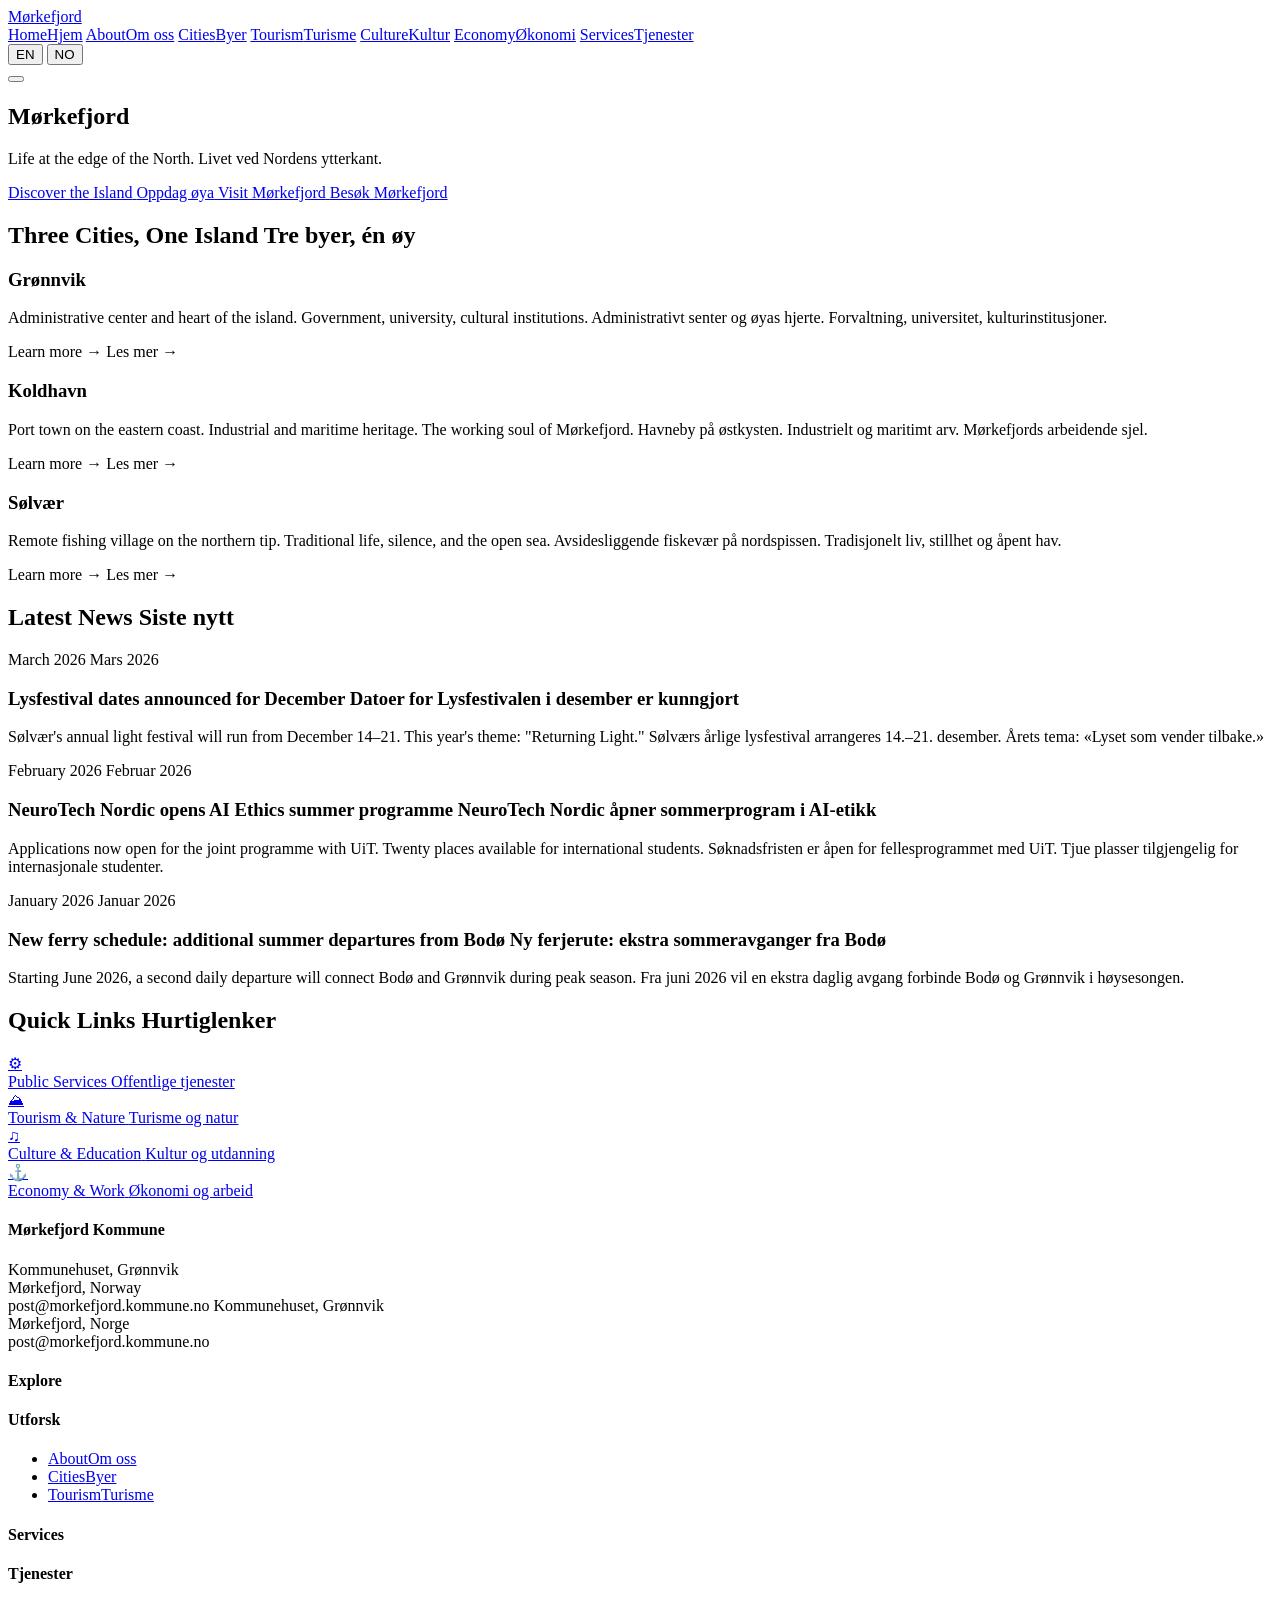
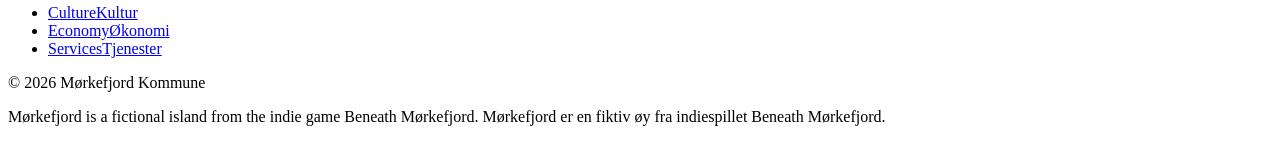
==== index.html @ 5ca55246 "Mørkefjord Kommune website" ====
<!DOCTYPE html>
<html lang="en" class="lang-en">
<head>
  <meta charset="UTF-8">
  <meta name="viewport" content="width=device-width, initial-scale=1.0">
  <title>Mørkefjord Kommune</title>
  <link rel="stylesheet" href="css/styles.css">
</head>
<body>

  <!-- NAV -->
  <nav class="nav">
    <div class="nav-inner">
      <div class="nav-logo"><a href="index.html">Mørkefjord</a></div>
      <div class="nav-links">
        <a href="index.html" class="en">Home</a><a href="index.html" class="no">Hjem</a>
        <a href="about.html" class="en">About</a><a href="about.html" class="no">Om oss</a>
        <a href="cities.html" class="en">Cities</a><a href="cities.html" class="no">Byer</a>
        <a href="tourism.html" class="en">Tourism</a><a href="tourism.html" class="no">Turisme</a>
        <a href="culture.html" class="en">Culture</a><a href="culture.html" class="no">Kultur</a>
        <a href="economy.html" class="en">Economy</a><a href="economy.html" class="no">Økonomi</a>
        <a href="services.html" class="en">Services</a><a href="services.html" class="no">Tjenester</a>
        <div class="lang-toggle">
          <button data-lang="en">EN</button>
          <button data-lang="no">NO</button>
        </div>
      </div>
      <button class="nav-hamburger" aria-label="Menu">
        <span></span><span></span><span></span>
      </button>
    </div>
  </nav>

  <!-- HERO -->
  <section class="hero">
    <div class="hero-bg"></div>
    <div class="hero-content">
      <h1>Mørkefjord</h1>
      <p class="subtitle">
        <span class="en">Life at the edge of the North.</span>
        <span class="no">Livet ved Nordens ytterkant.</span>
      </p>
      <div class="hero-cta">
        <a href="about.html" class="btn btn-primary">
          <span class="en">Discover the Island</span>
          <span class="no">Oppdag øya</span>
        </a>
        <a href="tourism.html" class="btn btn-outline">
          <span class="en">Visit Mørkefjord</span>
          <span class="no">Besøk Mørkefjord</span>
        </a>
      </div>
    </div>
  </section>

  <!-- THREE CITIES -->
  <section class="section">
    <div class="container">
      <div class="section-divider fade-in"></div>
      <h2 class="fade-in">
        <span class="en">Three Cities, One Island</span>
        <span class="no">Tre byer, én øy</span>
      </h2>
      <div class="card-grid">
        <a href="cities.html#gronnvik" class="card fade-in" style="text-decoration:none;color:inherit">
          <div class="card-img gronnvik"></div>
          <div class="card-body">
            <h3>Grønnvik</h3>
            <p>
              <span class="en">Administrative center and heart of the island. Government, university, cultural institutions.</span>
              <span class="no">Administrativt senter og øyas hjerte. Forvaltning, universitet, kulturinstitusjoner.</span>
            </p>
            <span class="card-link en">Learn more →</span>
            <span class="card-link no">Les mer →</span>
          </div>
        </a>
        <a href="cities.html#koldhavn" class="card fade-in" style="text-decoration:none;color:inherit">
          <div class="card-img koldhavn"></div>
          <div class="card-body">
            <h3>Koldhavn</h3>
            <p>
              <span class="en">Port town on the eastern coast. Industrial and maritime heritage. The working soul of Mørkefjord.</span>
              <span class="no">Havneby på østkysten. Industrielt og maritimt arv. Mørkefjords arbeidende sjel.</span>
            </p>
            <span class="card-link en">Learn more →</span>
            <span class="card-link no">Les mer →</span>
          </div>
        </a>
        <a href="cities.html#solvaer" class="card fade-in" style="text-decoration:none;color:inherit">
          <div class="card-img solvaer"></div>
          <div class="card-body">
            <h3>Sølvær</h3>
            <p>
              <span class="en">Remote fishing village on the northern tip. Traditional life, silence, and the open sea.</span>
              <span class="no">Avsidesliggende fiskevær på nordspissen. Tradisjonelt liv, stillhet og åpent hav.</span>
            </p>
            <span class="card-link en">Learn more →</span>
            <span class="card-link no">Les mer →</span>
          </div>
        </a>
      </div>
    </div>
  </section>

  <!-- NEWS -->
  <section class="section section-alt">
    <div class="container">
      <div class="section-divider fade-in"></div>
      <h2 class="fade-in">
        <span class="en">Latest News</span>
        <span class="no">Siste nytt</span>
      </h2>
      <div class="news-grid">
        <div class="card news-card fade-in">
          <div class="card-body">
            <p class="news-date">
              <span class="en">March 2026</span>
              <span class="no">Mars 2026</span>
            </p>
            <h3>
              <span class="en">Lysfestival dates announced for December</span>
              <span class="no">Datoer for Lysfestivalen i desember er kunngjort</span>
            </h3>
            <p>
              <span class="en">Sølvær's annual light festival will run from December 14–21. This year's theme: "Returning Light."</span>
              <span class="no">Sølværs årlige lysfestival arrangeres 14.–21. desember. Årets tema: «Lyset som vender tilbake.»</span>
            </p>
          </div>
        </div>
        <div class="card news-card fade-in">
          <div class="card-body">
            <p class="news-date">
              <span class="en">February 2026</span>
              <span class="no">Februar 2026</span>
            </p>
            <h3>
              <span class="en">NeuroTech Nordic opens AI Ethics summer programme</span>
              <span class="no">NeuroTech Nordic åpner sommerprogram i AI-etikk</span>
            </h3>
            <p>
              <span class="en">Applications now open for the joint programme with UiT. Twenty places available for international students.</span>
              <span class="no">Søknadsfristen er åpen for fellesprogrammet med UiT. Tjue plasser tilgjengelig for internasjonale studenter.</span>
            </p>
          </div>
        </div>
        <div class="card news-card fade-in">
          <div class="card-body">
            <p class="news-date">
              <span class="en">January 2026</span>
              <span class="no">Januar 2026</span>
            </p>
            <h3>
              <span class="en">New ferry schedule: additional summer departures from Bodø</span>
              <span class="no">Ny ferjerute: ekstra sommeravganger fra Bodø</span>
            </h3>
            <p>
              <span class="en">Starting June 2026, a second daily departure will connect Bodø and Grønnvik during peak season.</span>
              <span class="no">Fra juni 2026 vil en ekstra daglig avgang forbinde Bodø og Grønnvik i høysesongen.</span>
            </p>
          </div>
        </div>
      </div>
    </div>
  </section>

  <!-- QUICK LINKS -->
  <section class="section">
    <div class="container">
      <div class="section-divider fade-in"></div>
      <h2 class="fade-in">
        <span class="en">Quick Links</span>
        <span class="no">Hurtiglenker</span>
      </h2>
      <div class="quick-links fade-in">
        <a href="services.html" class="quick-link">
          <div class="quick-link-icon">⚙</div>
          <span class="en">Public Services</span>
          <span class="no">Offentlige tjenester</span>
        </a>
        <a href="tourism.html" class="quick-link">
          <div class="quick-link-icon">⛰</div>
          <span class="en">Tourism &amp; Nature</span>
          <span class="no">Turisme og natur</span>
        </a>
        <a href="culture.html" class="quick-link">
          <div class="quick-link-icon">♫</div>
          <span class="en">Culture &amp; Education</span>
          <span class="no">Kultur og utdanning</span>
        </a>
        <a href="economy.html" class="quick-link">
          <div class="quick-link-icon">⚓</div>
          <span class="en">Economy &amp; Work</span>
          <span class="no">Økonomi og arbeid</span>
        </a>
      </div>
    </div>
  </section>

  <!-- FOOTER -->
  <footer class="footer">
    <div class="container">
      <div class="footer-inner">
        <div>
          <h4>Mørkefjord Kommune</h4>
          <p>
            <span class="en">Kommunehuset, Grønnvik<br>Mørkefjord, Norway<br>post@morkefjord.kommune.no</span>
            <span class="no">Kommunehuset, Grønnvik<br>Mørkefjord, Norge<br>post@morkefjord.kommune.no</span>
          </p>
        </div>
        <div>
          <h4 class="en">Explore</h4>
          <h4 class="no">Utforsk</h4>
          <ul class="footer-links">
            <li><a href="about.html"><span class="en">About</span><span class="no">Om oss</span></a></li>
            <li><a href="cities.html"><span class="en">Cities</span><span class="no">Byer</span></a></li>
            <li><a href="tourism.html"><span class="en">Tourism</span><span class="no">Turisme</span></a></li>
          </ul>
        </div>
        <div>
          <h4 class="en">Services</h4>
          <h4 class="no">Tjenester</h4>
          <ul class="footer-links">
            <li><a href="culture.html"><span class="en">Culture</span><span class="no">Kultur</span></a></li>
            <li><a href="economy.html"><span class="en">Economy</span><span class="no">Økonomi</span></a></li>
            <li><a href="services.html"><span class="en">Services</span><span class="no">Tjenester</span></a></li>
          </ul>
        </div>
      </div>
      <div class="footer-bottom">
        <p>© 2026 Mørkefjord Kommune</p>
        <p class="footer-disclaimer">
          <span class="en">Mørkefjord is a fictional island from the indie game Beneath Mørkefjord.</span>
          <span class="no">Mørkefjord er en fiktiv øy fra indiespillet Beneath Mørkefjord.</span>
        </p>
      </div>
    </div>
  </footer>

  <script src="js/main.js"></script>
</body>
</html>
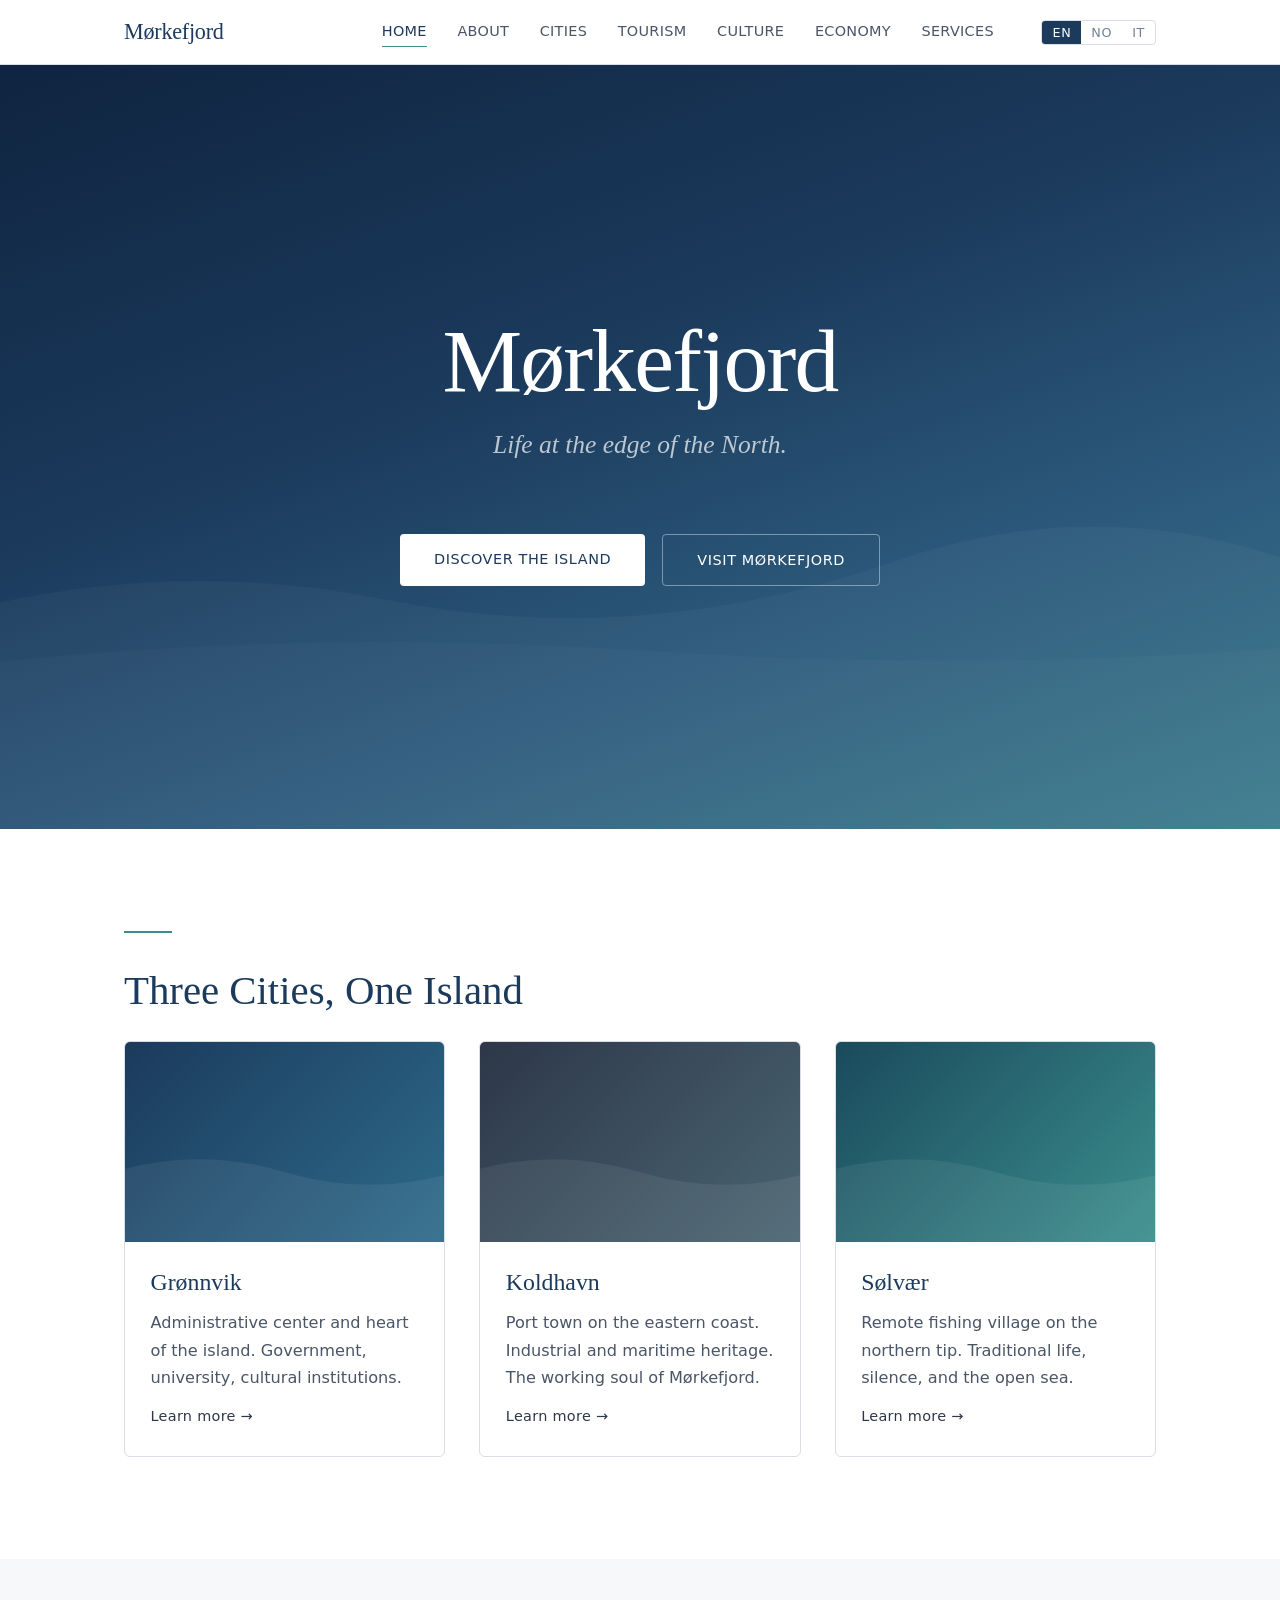
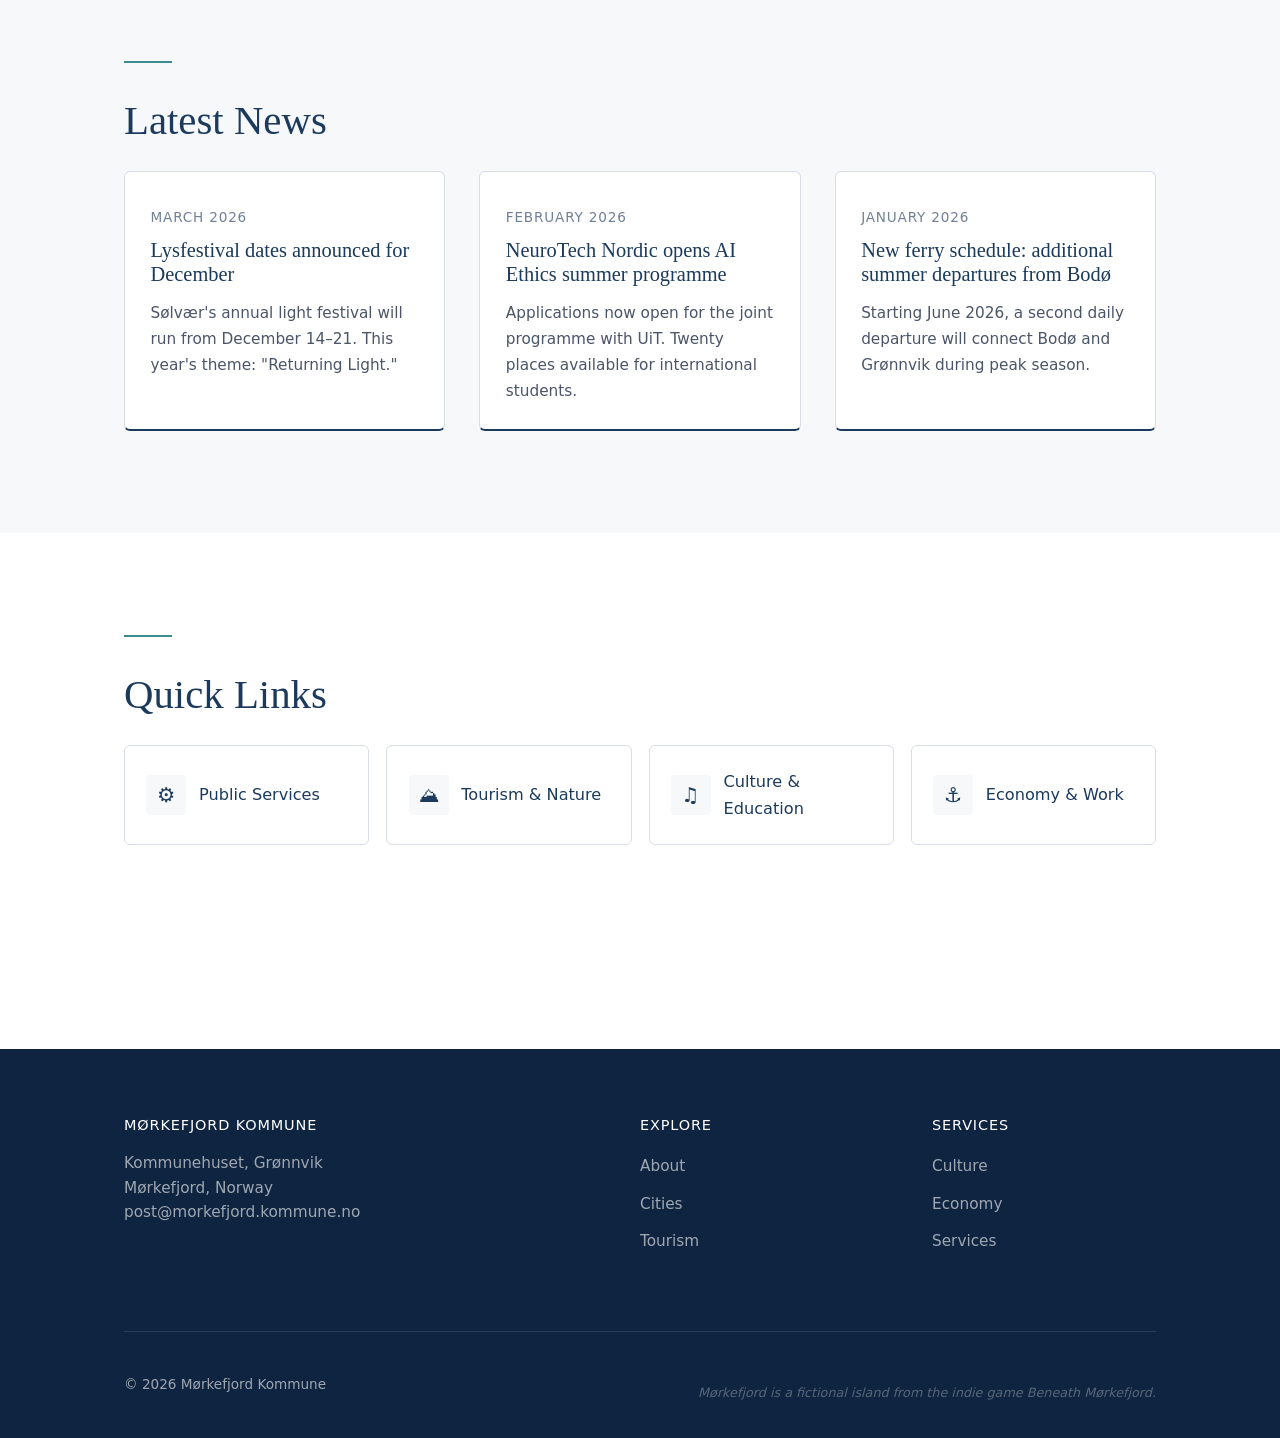
==== commit 2f85dd38: "add Italian language" ====
--- a/index.html
+++ b/index.html
@@ -7,235 +7,95 @@
   <link rel="stylesheet" href="css/styles.css">
 </head>
 <body>
+  <nav class="nav"><div class="nav-inner">
+    <div class="nav-logo"><a href="index.html">Mørkefjord</a></div>
+    <div class="nav-links">
+      <a href="index.html" class="en">Home</a><a href="index.html" class="no">Hjem</a><a href="index.html" class="it">Home</a>
+      <a href="about.html" class="en">About</a><a href="about.html" class="no">Om oss</a><a href="about.html" class="it">Chi siamo</a>
+      <a href="cities.html" class="en">Cities</a><a href="cities.html" class="no">Byer</a><a href="cities.html" class="it">Città</a>
+      <a href="tourism.html" class="en">Tourism</a><a href="tourism.html" class="no">Turisme</a><a href="tourism.html" class="it">Turismo</a>
+      <a href="culture.html" class="en">Culture</a><a href="culture.html" class="no">Kultur</a><a href="culture.html" class="it">Cultura</a>
+      <a href="economy.html" class="en">Economy</a><a href="economy.html" class="no">Økonomi</a><a href="economy.html" class="it">Economia</a>
+      <a href="services.html" class="en">Services</a><a href="services.html" class="no">Tjenester</a><a href="services.html" class="it">Servizi</a>
+      <div class="lang-toggle"><button data-lang="en">EN</button><button data-lang="no">NO</button><button data-lang="it">IT</button></div>
+    </div>
+    <button class="nav-hamburger" aria-label="Menu"><span></span><span></span><span></span></button>
+  </div></nav>
 
-  <!-- NAV -->
-  <nav class="nav">
-    <div class="nav-inner">
-      <div class="nav-logo"><a href="index.html">Mørkefjord</a></div>
-      <div class="nav-links">
-        <a href="index.html" class="en">Home</a><a href="index.html" class="no">Hjem</a>
-        <a href="about.html" class="en">About</a><a href="about.html" class="no">Om oss</a>
-        <a href="cities.html" class="en">Cities</a><a href="cities.html" class="no">Byer</a>
-        <a href="tourism.html" class="en">Tourism</a><a href="tourism.html" class="no">Turisme</a>
-        <a href="culture.html" class="en">Culture</a><a href="culture.html" class="no">Kultur</a>
-        <a href="economy.html" class="en">Economy</a><a href="economy.html" class="no">Økonomi</a>
-        <a href="services.html" class="en">Services</a><a href="services.html" class="no">Tjenester</a>
-        <div class="lang-toggle">
-          <button data-lang="en">EN</button>
-          <button data-lang="no">NO</button>
-        </div>
-      </div>
-      <button class="nav-hamburger" aria-label="Menu">
-        <span></span><span></span><span></span>
-      </button>
+  <section class="hero"><div class="hero-bg"></div><div class="hero-content">
+    <h1>Mørkefjord</h1>
+    <p class="subtitle">
+      <span class="en">Life at the edge of the North.</span><span class="no">Livet ved Nordens ytterkant.</span><span class="it">La vita ai confini del Nord.</span>
+    </p>
+    <div class="hero-cta">
+      <a href="about.html" class="btn btn-primary"><span class="en">Discover the Island</span><span class="no">Oppdag øya</span><span class="it">Scopri l'isola</span></a>
+      <a href="tourism.html" class="btn btn-outline"><span class="en">Visit Mørkefjord</span><span class="no">Besøk Mørkefjord</span><span class="it">Visita Mørkefjord</span></a>
     </div>
-  </nav>
+  </div></section>
 
-  <!-- HERO -->
-  <section class="hero">
-    <div class="hero-bg"></div>
-    <div class="hero-content">
-      <h1>Mørkefjord</h1>
-      <p class="subtitle">
-        <span class="en">Life at the edge of the North.</span>
-        <span class="no">Livet ved Nordens ytterkant.</span>
-      </p>
-      <div class="hero-cta">
-        <a href="about.html" class="btn btn-primary">
-          <span class="en">Discover the Island</span>
-          <span class="no">Oppdag øya</span>
-        </a>
-        <a href="tourism.html" class="btn btn-outline">
-          <span class="en">Visit Mørkefjord</span>
-          <span class="no">Besøk Mørkefjord</span>
-        </a>
-      </div>
+  <section class="section"><div class="container">
+    <div class="section-divider fade-in"></div>
+    <h2 class="fade-in"><span class="en">Three Cities, One Island</span><span class="no">Tre byer, én øy</span><span class="it">Tre città, un'isola</span></h2>
+    <div class="card-grid">
+      <a href="cities.html#gronnvik" class="card fade-in" style="text-decoration:none;color:inherit"><div class="card-img gronnvik"></div><div class="card-body">
+        <h3>Grønnvik</h3>
+        <p><span class="en">Administrative center and heart of the island. Government, university, cultural institutions.</span><span class="no">Administrativt senter og øyas hjerte. Forvaltning, universitet, kulturinstitusjoner.</span><span class="it">Centro amministrativo e cuore dell'isola. Governo, università, istituzioni culturali.</span></p>
+        <span class="card-link en">Learn more →</span><span class="card-link no">Les mer →</span><span class="card-link it">Scopri di più →</span>
+      </div></a>
+      <a href="cities.html#koldhavn" class="card fade-in" style="text-decoration:none;color:inherit"><div class="card-img koldhavn"></div><div class="card-body">
+        <h3>Koldhavn</h3>
+        <p><span class="en">Port town on the eastern coast. Industrial and maritime heritage. The working soul of Mørkefjord.</span><span class="no">Havneby på østkysten. Industrielt og maritimt arv. Mørkefjords arbeidende sjel.</span><span class="it">Città portuale sulla costa orientale. Patrimonio industriale e marittimo. L'anima operaia di Mørkefjord.</span></p>
+        <span class="card-link en">Learn more →</span><span class="card-link no">Les mer →</span><span class="card-link it">Scopri di più →</span>
+      </div></a>
+      <a href="cities.html#solvaer" class="card fade-in" style="text-decoration:none;color:inherit"><div class="card-img solvaer"></div><div class="card-body">
+        <h3>Sølvær</h3>
+        <p><span class="en">Remote fishing village on the northern tip. Traditional life, silence, and the open sea.</span><span class="no">Avsidesliggende fiskevær på nordspissen. Tradisjonelt liv, stillhet og åpent hav.</span><span class="it">Villaggio di pescatori remoto all'estremità settentrionale. Vita tradizionale, silenzio e mare aperto.</span></p>
+        <span class="card-link en">Learn more →</span><span class="card-link no">Les mer →</span><span class="card-link it">Scopri di più →</span>
+      </div></a>
     </div>
-  </section>
+  </div></section>
 
-  <!-- THREE CITIES -->
-  <section class="section">
-    <div class="container">
-      <div class="section-divider fade-in"></div>
-      <h2 class="fade-in">
-        <span class="en">Three Cities, One Island</span>
-        <span class="no">Tre byer, én øy</span>
-      </h2>
-      <div class="card-grid">
-        <a href="cities.html#gronnvik" class="card fade-in" style="text-decoration:none;color:inherit">
-          <div class="card-img gronnvik"></div>
-          <div class="card-body">
-            <h3>Grønnvik</h3>
-            <p>
-              <span class="en">Administrative center and heart of the island. Government, university, cultural institutions.</span>
-              <span class="no">Administrativt senter og øyas hjerte. Forvaltning, universitet, kulturinstitusjoner.</span>
-            </p>
-            <span class="card-link en">Learn more →</span>
-            <span class="card-link no">Les mer →</span>
-          </div>
-        </a>
-        <a href="cities.html#koldhavn" class="card fade-in" style="text-decoration:none;color:inherit">
-          <div class="card-img koldhavn"></div>
-          <div class="card-body">
-            <h3>Koldhavn</h3>
-            <p>
-              <span class="en">Port town on the eastern coast. Industrial and maritime heritage. The working soul of Mørkefjord.</span>
-              <span class="no">Havneby på østkysten. Industrielt og maritimt arv. Mørkefjords arbeidende sjel.</span>
-            </p>
-            <span class="card-link en">Learn more →</span>
-            <span class="card-link no">Les mer →</span>
-          </div>
-        </a>
-        <a href="cities.html#solvaer" class="card fade-in" style="text-decoration:none;color:inherit">
-          <div class="card-img solvaer"></div>
-          <div class="card-body">
-            <h3>Sølvær</h3>
-            <p>
-              <span class="en">Remote fishing village on the northern tip. Traditional life, silence, and the open sea.</span>
-              <span class="no">Avsidesliggende fiskevær på nordspissen. Tradisjonelt liv, stillhet og åpent hav.</span>
-            </p>
-            <span class="card-link en">Learn more →</span>
-            <span class="card-link no">Les mer →</span>
-          </div>
-        </a>
-      </div>
+  <section class="section section-alt"><div class="container">
+    <div class="section-divider fade-in"></div>
+    <h2 class="fade-in"><span class="en">Latest News</span><span class="no">Siste nytt</span><span class="it">Ultime notizie</span></h2>
+    <div class="news-grid">
+      <div class="card news-card fade-in"><div class="card-body">
+        <p class="news-date"><span class="en">March 2026</span><span class="no">Mars 2026</span><span class="it">Marzo 2026</span></p>
+        <h3><span class="en">Lysfestival dates announced for December</span><span class="no">Datoer for Lysfestivalen i desember er kunngjort</span><span class="it">Annunciate le date del Lysfestival a dicembre</span></h3>
+        <p><span class="en">Sølvær's annual light festival will run from December 14–21. This year's theme: "Returning Light."</span><span class="no">Sølværs årlige lysfestival arrangeres 14.–21. desember. Årets tema: «Lyset som vender tilbake.»</span><span class="it">Il festival annuale della luce di Sølvær si terrà dal 14 al 21 dicembre. Tema di quest'anno: "La luce che ritorna."</span></p>
+      </div></div>
+      <div class="card news-card fade-in"><div class="card-body">
+        <p class="news-date"><span class="en">February 2026</span><span class="no">Februar 2026</span><span class="it">Febbraio 2026</span></p>
+        <h3><span class="en">NeuroTech Nordic opens AI Ethics summer programme</span><span class="no">NeuroTech Nordic åpner sommerprogram i AI-etikk</span><span class="it">NeuroTech Nordic apre il programma estivo di etica dell'IA</span></h3>
+        <p><span class="en">Applications now open for the joint programme with UiT. Twenty places available for international students.</span><span class="no">Søknadsfristen er åpen for fellesprogrammet med UiT. Tjue plasser tilgjengelig for internasjonale studenter.</span><span class="it">Aperte le iscrizioni al programma congiunto con UiT. Venti posti disponibili per studenti internazionali.</span></p>
+      </div></div>
+      <div class="card news-card fade-in"><div class="card-body">
+        <p class="news-date"><span class="en">January 2026</span><span class="no">Januar 2026</span><span class="it">Gennaio 2026</span></p>
+        <h3><span class="en">New ferry schedule: additional summer departures from Bodø</span><span class="no">Ny ferjerute: ekstra sommeravganger fra Bodø</span><span class="it">Nuovi orari traghetto: partenze estive aggiuntive da Bodø</span></h3>
+        <p><span class="en">Starting June 2026, a second daily departure will connect Bodø and Grønnvik during peak season.</span><span class="no">Fra juni 2026 vil en ekstra daglig avgang forbinde Bodø og Grønnvik i høysesongen.</span><span class="it">Da giugno 2026, una seconda partenza giornaliera collegherà Bodø e Grønnvik durante l'alta stagione.</span></p>
+      </div></div>
     </div>
-  </section>
+  </div></section>
 
-  <!-- NEWS -->
-  <section class="section section-alt">
-    <div class="container">
-      <div class="section-divider fade-in"></div>
-      <h2 class="fade-in">
-        <span class="en">Latest News</span>
-        <span class="no">Siste nytt</span>
-      </h2>
-      <div class="news-grid">
-        <div class="card news-card fade-in">
-          <div class="card-body">
-            <p class="news-date">
-              <span class="en">March 2026</span>
-              <span class="no">Mars 2026</span>
-            </p>
-            <h3>
-              <span class="en">Lysfestival dates announced for December</span>
-              <span class="no">Datoer for Lysfestivalen i desember er kunngjort</span>
-            </h3>
-            <p>
-              <span class="en">Sølvær's annual light festival will run from December 14–21. This year's theme: "Returning Light."</span>
-              <span class="no">Sølværs årlige lysfestival arrangeres 14.–21. desember. Årets tema: «Lyset som vender tilbake.»</span>
-            </p>
-          </div>
-        </div>
-        <div class="card news-card fade-in">
-          <div class="card-body">
-            <p class="news-date">
-              <span class="en">February 2026</span>
-              <span class="no">Februar 2026</span>
-            </p>
-            <h3>
-              <span class="en">NeuroTech Nordic opens AI Ethics summer programme</span>
-              <span class="no">NeuroTech Nordic åpner sommerprogram i AI-etikk</span>
-            </h3>
-            <p>
-              <span class="en">Applications now open for the joint programme with UiT. Twenty places available for international students.</span>
-              <span class="no">Søknadsfristen er åpen for fellesprogrammet med UiT. Tjue plasser tilgjengelig for internasjonale studenter.</span>
-            </p>
-          </div>
-        </div>
-        <div class="card news-card fade-in">
-          <div class="card-body">
-            <p class="news-date">
-              <span class="en">January 2026</span>
-              <span class="no">Januar 2026</span>
-            </p>
-            <h3>
-              <span class="en">New ferry schedule: additional summer departures from Bodø</span>
-              <span class="no">Ny ferjerute: ekstra sommeravganger fra Bodø</span>
-            </h3>
-            <p>
-              <span class="en">Starting June 2026, a second daily departure will connect Bodø and Grønnvik during peak season.</span>
-              <span class="no">Fra juni 2026 vil en ekstra daglig avgang forbinde Bodø og Grønnvik i høysesongen.</span>
-            </p>
-          </div>
-        </div>
-      </div>
+  <section class="section"><div class="container">
+    <div class="section-divider fade-in"></div>
+    <h2 class="fade-in"><span class="en">Quick Links</span><span class="no">Hurtiglenker</span><span class="it">Link rapidi</span></h2>
+    <div class="quick-links fade-in">
+      <a href="services.html" class="quick-link"><div class="quick-link-icon">⚙</div><span class="en">Public Services</span><span class="no">Offentlige tjenester</span><span class="it">Servizi pubblici</span></a>
+      <a href="tourism.html" class="quick-link"><div class="quick-link-icon">⛰</div><span class="en">Tourism &amp; Nature</span><span class="no">Turisme og natur</span><span class="it">Turismo e natura</span></a>
+      <a href="culture.html" class="quick-link"><div class="quick-link-icon">♫</div><span class="en">Culture &amp; Education</span><span class="no">Kultur og utdanning</span><span class="it">Cultura e formazione</span></a>
+      <a href="economy.html" class="quick-link"><div class="quick-link-icon">⚓</div><span class="en">Economy &amp; Work</span><span class="no">Økonomi og arbeid</span><span class="it">Economia e lavoro</span></a>
     </div>
-  </section>
+  </div></section>
 
-  <!-- QUICK LINKS -->
-  <section class="section">
-    <div class="container">
-      <div class="section-divider fade-in"></div>
-      <h2 class="fade-in">
-        <span class="en">Quick Links</span>
-        <span class="no">Hurtiglenker</span>
-      </h2>
-      <div class="quick-links fade-in">
-        <a href="services.html" class="quick-link">
-          <div class="quick-link-icon">⚙</div>
-          <span class="en">Public Services</span>
-          <span class="no">Offentlige tjenester</span>
-        </a>
-        <a href="tourism.html" class="quick-link">
-          <div class="quick-link-icon">⛰</div>
-          <span class="en">Tourism &amp; Nature</span>
-          <span class="no">Turisme og natur</span>
-        </a>
-        <a href="culture.html" class="quick-link">
-          <div class="quick-link-icon">♫</div>
-          <span class="en">Culture &amp; Education</span>
-          <span class="no">Kultur og utdanning</span>
-        </a>
-        <a href="economy.html" class="quick-link">
-          <div class="quick-link-icon">⚓</div>
-          <span class="en">Economy &amp; Work</span>
-          <span class="no">Økonomi og arbeid</span>
-        </a>
-      </div>
+  <footer class="footer"><div class="container">
+    <div class="footer-inner">
+      <div><h4>Mørkefjord Kommune</h4><p><span class="en">Kommunehuset, Grønnvik<br>Mørkefjord, Norway</span><span class="no">Kommunehuset, Grønnvik<br>Mørkefjord, Norge</span><span class="it">Kommunehuset, Grønnvik<br>Mørkefjord, Norvegia</span><br>post@morkefjord.kommune.no</p></div>
+      <div><h4 class="en">Explore</h4><h4 class="no">Utforsk</h4><h4 class="it">Esplora</h4><ul class="footer-links"><li><a href="about.html"><span class="en">About</span><span class="no">Om oss</span><span class="it">Chi siamo</span></a></li><li><a href="cities.html"><span class="en">Cities</span><span class="no">Byer</span><span class="it">Città</span></a></li><li><a href="tourism.html"><span class="en">Tourism</span><span class="no">Turisme</span><span class="it">Turismo</span></a></li></ul></div>
+      <div><h4 class="en">Services</h4><h4 class="no">Tjenester</h4><h4 class="it">Servizi</h4><ul class="footer-links"><li><a href="culture.html"><span class="en">Culture</span><span class="no">Kultur</span><span class="it">Cultura</span></a></li><li><a href="economy.html"><span class="en">Economy</span><span class="no">Økonomi</span><span class="it">Economia</span></a></li><li><a href="services.html"><span class="en">Services</span><span class="no">Tjenester</span><span class="it">Servizi</span></a></li></ul></div>
     </div>
-  </section>
-
-  <!-- FOOTER -->
-  <footer class="footer">
-    <div class="container">
-      <div class="footer-inner">
-        <div>
-          <h4>Mørkefjord Kommune</h4>
-          <p>
-            <span class="en">Kommunehuset, Grønnvik<br>Mørkefjord, Norway<br>post@morkefjord.kommune.no</span>
-            <span class="no">Kommunehuset, Grønnvik<br>Mørkefjord, Norge<br>post@morkefjord.kommune.no</span>
-          </p>
-        </div>
-        <div>
-          <h4 class="en">Explore</h4>
-          <h4 class="no">Utforsk</h4>
-          <ul class="footer-links">
-            <li><a href="about.html"><span class="en">About</span><span class="no">Om oss</span></a></li>
-            <li><a href="cities.html"><span class="en">Cities</span><span class="no">Byer</span></a></li>
-            <li><a href="tourism.html"><span class="en">Tourism</span><span class="no">Turisme</span></a></li>
-          </ul>
-        </div>
-        <div>
-          <h4 class="en">Services</h4>
-          <h4 class="no">Tjenester</h4>
-          <ul class="footer-links">
-            <li><a href="culture.html"><span class="en">Culture</span><span class="no">Kultur</span></a></li>
-            <li><a href="economy.html"><span class="en">Economy</span><span class="no">Økonomi</span></a></li>
-            <li><a href="services.html"><span class="en">Services</span><span class="no">Tjenester</span></a></li>
-          </ul>
-        </div>
-      </div>
-      <div class="footer-bottom">
-        <p>© 2026 Mørkefjord Kommune</p>
-        <p class="footer-disclaimer">
-          <span class="en">Mørkefjord is a fictional island from the indie game Beneath Mørkefjord.</span>
-          <span class="no">Mørkefjord er en fiktiv øy fra indiespillet Beneath Mørkefjord.</span>
-        </p>
-      </div>
-    </div>
-  </footer>
-
+    <div class="footer-bottom"><p>© 2026 Mørkefjord Kommune</p><p class="footer-disclaimer"><span class="en">Mørkefjord is a fictional island from the indie game Beneath Mørkefjord.</span><span class="no">Mørkefjord er en fiktiv øy fra indiespillet Beneath Mørkefjord.</span><span class="it">Mørkefjord è un'isola immaginaria dal videogioco indie Beneath Mørkefjord.</span></p></div>
+  </div></footer>
   <script src="js/main.js"></script>
 </body>
 </html>
--- a/css/styles.css
+++ b/css/styles.css
@@ -0,0 +1,478 @@
+/* ===== MØRKEFJORD KOMMUNE — STYLESHEET ===== */
+
+@import url('https://fonts.googleapis.com/css2?family=Instrument+Serif:ital@0;1&family=Outfit:wght@300;400;500;600&display=swap');
+
+/* --- RESET & VARIABLES --- */
+*, *::before, *::after { margin: 0; padding: 0; box-sizing: border-box; }
+
+:root {
+  --fjord: #1B3A5C;
+  --fjord-deep: #0F2440;
+  --slate: #4A5568;
+  --slate-light: #718096;
+  --teal: #3B8E8D;
+  --teal-hover: #2D7170;
+  --ice: #F7F8FA;
+  --white: #FFFFFF;
+  --snow: #EDF0F4;
+  --border: #D8DDE6;
+  --text: #2D3748;
+  --text-light: #6B7A8D;
+
+  --font-display: 'Instrument Serif', Georgia, serif;
+  --font-body: 'Outfit', system-ui, sans-serif;
+
+  --max-w: 1100px;
+  --space-xs: 0.5rem;
+  --space-sm: 1rem;
+  --space-md: 2rem;
+  --space-lg: 4rem;
+  --space-xl: 6rem;
+  --space-2xl: 8rem;
+}
+
+/* --- LANGUAGE TOGGLE --- */
+html.lang-en .no, html.lang-en .it { display: none !important; }
+html.lang-no .en, html.lang-no .it { display: none !important; }
+html.lang-it .en, html.lang-it .no { display: none !important; }
+
+/* --- BASE --- */
+html { scroll-behavior: smooth; font-size: 17px; }
+body {
+  font-family: var(--font-body);
+  color: var(--text);
+  background: var(--white);
+  line-height: 1.7;
+  font-weight: 300;
+  -webkit-font-smoothing: antialiased;
+}
+
+img { max-width: 100%; height: auto; display: block; }
+a { color: var(--teal); text-decoration: none; transition: color 0.2s; }
+a:hover { color: var(--teal-hover); }
+
+h1, h2, h3, h4 { font-family: var(--font-display); font-weight: 400; line-height: 1.2; color: var(--fjord); }
+h1 { font-size: clamp(2.4rem, 5vw, 3.6rem); }
+h2 { font-size: clamp(1.8rem, 3.5vw, 2.4rem); margin-bottom: 1.5rem; }
+h3 { font-size: 1.4rem; margin-bottom: 0.75rem; }
+p + p { margin-top: 1rem; }
+
+/* --- CONTAINER --- */
+.container { max-width: var(--max-w); margin: 0 auto; padding: 0 var(--space-md); }
+
+/* --- NAVIGATION --- */
+.nav {
+  position: fixed; top: 0; left: 0; right: 0; z-index: 100;
+  background: rgba(255,255,255,0.92);
+  backdrop-filter: blur(12px);
+  border-bottom: 1px solid var(--border);
+  transition: box-shadow 0.3s;
+}
+.nav.scrolled { box-shadow: 0 1px 8px rgba(0,0,0,0.06); }
+.nav-inner {
+  max-width: var(--max-w);
+  margin: 0 auto;
+  padding: 0 var(--space-md);
+  display: flex;
+  align-items: center;
+  justify-content: space-between;
+  height: 64px;
+}
+.nav-logo {
+  font-family: var(--font-display);
+  font-size: 1.3rem;
+  color: var(--fjord);
+  letter-spacing: -0.01em;
+}
+.nav-logo a { color: inherit; }
+.nav-links { display: flex; gap: 1.8rem; align-items: center; }
+.nav-links a {
+  font-size: 0.85rem;
+  font-weight: 400;
+  color: var(--slate);
+  letter-spacing: 0.02em;
+  text-transform: uppercase;
+  position: relative;
+  padding-bottom: 2px;
+}
+.nav-links a::after {
+  content: '';
+  position: absolute;
+  bottom: -2px; left: 0;
+  width: 0; height: 1px;
+  background: var(--teal);
+  transition: width 0.3s;
+}
+.nav-links a:hover { color: var(--fjord); }
+.nav-links a:hover::after { width: 100%; }
+.nav-links a.active { color: var(--fjord); }
+.nav-links a.active::after { width: 100%; }
+
+/* Language toggle */
+.lang-toggle {
+  display: flex;
+  border: 1px solid var(--border);
+  border-radius: 4px;
+  overflow: hidden;
+  margin-left: 1rem;
+}
+.lang-toggle button {
+  font-family: var(--font-body);
+  font-size: 0.75rem;
+  font-weight: 500;
+  padding: 4px 10px;
+  border: none;
+  background: transparent;
+  color: var(--slate-light);
+  cursor: pointer;
+  letter-spacing: 0.05em;
+  transition: all 0.2s;
+}
+.lang-toggle button.active {
+  background: var(--fjord);
+  color: var(--white);
+}
+
+/* Mobile menu */
+.nav-hamburger {
+  display: none;
+  background: none;
+  border: none;
+  cursor: pointer;
+  padding: 4px;
+}
+.nav-hamburger span {
+  display: block;
+  width: 22px; height: 2px;
+  background: var(--fjord);
+  margin: 5px 0;
+  transition: all 0.3s;
+}
+
+/* --- HERO --- */
+.hero {
+  position: relative;
+  min-height: 85vh;
+  display: flex;
+  align-items: center;
+  justify-content: center;
+  text-align: center;
+  overflow: hidden;
+  margin-top: 64px;
+}
+.hero-bg {
+  position: absolute;
+  inset: 0;
+  background: linear-gradient(160deg, var(--fjord-deep) 0%, var(--fjord) 40%, #2C5A7C 70%, #3B7A8C 100%);
+  z-index: 0;
+}
+.hero-bg::after {
+  content: '';
+  position: absolute;
+  inset: 0;
+  background: url("data:image/svg+xml,%3Csvg viewBox='0 0 1200 600' xmlns='http://www.w3.org/2000/svg'%3E%3Cpath d='M0 450 Q200 380 400 420 T800 390 T1200 430 V600 H0Z' fill='%23ffffff08'/%3E%3Cpath d='M0 480 Q300 440 600 460 T1200 450 V600 H0Z' fill='%23ffffff05'/%3E%3C/svg%3E") bottom/cover no-repeat;
+}
+.hero-content { position: relative; z-index: 1; padding: var(--space-xl) var(--space-md); }
+.hero h1 {
+  color: var(--white);
+  font-size: clamp(3rem, 7vw, 5.5rem);
+  letter-spacing: -0.02em;
+  margin-bottom: 0.5rem;
+}
+.hero .subtitle {
+  color: rgba(255,255,255,0.7);
+  font-family: var(--font-display);
+  font-style: italic;
+  font-size: clamp(1.1rem, 2.5vw, 1.5rem);
+  margin-bottom: var(--space-lg);
+}
+.hero-cta { display: flex; gap: 1rem; justify-content: center; flex-wrap: wrap; }
+.btn {
+  display: inline-block;
+  padding: 0.75rem 2rem;
+  border-radius: 4px;
+  font-family: var(--font-body);
+  font-size: 0.85rem;
+  font-weight: 500;
+  letter-spacing: 0.04em;
+  text-transform: uppercase;
+  transition: all 0.25s;
+  cursor: pointer;
+  border: none;
+}
+.btn-primary {
+  background: var(--white);
+  color: var(--fjord);
+}
+.btn-primary:hover { background: var(--snow); color: var(--fjord); transform: translateY(-1px); }
+.btn-outline {
+  background: transparent;
+  color: var(--white);
+  border: 1px solid rgba(255,255,255,0.4);
+}
+.btn-outline:hover { border-color: var(--white); color: var(--white); transform: translateY(-1px); }
+
+/* Sub-hero (inner pages) */
+.hero-sub {
+  min-height: 40vh;
+  margin-top: 64px;
+  display: flex;
+  align-items: center;
+  justify-content: center;
+  text-align: center;
+  position: relative;
+  overflow: hidden;
+}
+.hero-sub .hero-bg {
+  background: linear-gradient(160deg, var(--fjord-deep) 0%, var(--fjord) 60%, #2C5A7C 100%);
+}
+.hero-sub h1 {
+  position: relative; z-index: 1;
+  color: var(--white);
+  font-size: clamp(2.2rem, 5vw, 3.4rem);
+  padding: var(--space-lg) var(--space-md);
+}
+
+/* --- SECTIONS --- */
+.section { padding: var(--space-xl) 0; }
+.section-alt { background: var(--ice); }
+.section-intro {
+  max-width: 720px;
+  margin-bottom: var(--space-lg);
+  color: var(--slate);
+  font-size: 1.05rem;
+}
+
+/* --- CARDS --- */
+.card-grid {
+  display: grid;
+  grid-template-columns: repeat(auto-fit, minmax(300px, 1fr));
+  gap: var(--space-md);
+}
+.card {
+  background: var(--white);
+  border: 1px solid var(--border);
+  border-radius: 6px;
+  overflow: hidden;
+  transition: transform 0.25s, box-shadow 0.25s;
+}
+.card:hover { transform: translateY(-3px); box-shadow: 0 8px 24px rgba(0,0,0,0.06); }
+.card-img {
+  height: 200px;
+  background: linear-gradient(135deg, var(--fjord) 0%, #2C5A7C 50%, var(--teal) 100%);
+  position: relative;
+  overflow: hidden;
+}
+.card-img::after {
+  content: '';
+  position: absolute;
+  inset: 0;
+  background: url("data:image/svg+xml,%3Csvg viewBox='0 0 400 200' xmlns='http://www.w3.org/2000/svg'%3E%3Cpath d='M0 140 Q100 100 200 130 T400 120 V200 H0Z' fill='%23ffffff10'/%3E%3C/svg%3E") bottom/cover no-repeat;
+}
+.card-img.gronnvik { background: linear-gradient(135deg, #1B3A5C, #2E6B8A); }
+.card-img.koldhavn { background: linear-gradient(135deg, #2D3748, #4A6572); }
+.card-img.solvaer { background: linear-gradient(135deg, #1a4a5c, #3B8E8D); }
+.card-img.nature { background: linear-gradient(135deg, #2D5A3D, #4A8B6E); }
+.card-img.culture { background: linear-gradient(135deg, #5C3A1B, #8B6E4A); }
+.card-img.tech { background: linear-gradient(135deg, #2D3748, #4A5568); }
+
+.card-body { padding: 1.5rem; }
+.card-body h3 { color: var(--fjord); }
+.card-body p { color: var(--slate); font-size: 0.95rem; }
+.card-link {
+  display: inline-block;
+  margin-top: 0.75rem;
+  font-size: 0.85rem;
+  font-weight: 500;
+  letter-spacing: 0.02em;
+}
+
+/* City detail cards */
+.city-section { padding: var(--space-xl) 0; }
+.city-section:nth-child(even) { background: var(--ice); }
+.city-header { margin-bottom: var(--space-md); }
+.city-header .population {
+  font-size: 0.9rem;
+  color: var(--slate-light);
+  margin-top: 0.25rem;
+  font-weight: 400;
+}
+.city-content { max-width: 780px; color: var(--slate); }
+.city-content p { margin-bottom: 1rem; }
+.city-features {
+  display: flex;
+  flex-wrap: wrap;
+  gap: 0.5rem;
+  margin-top: 1.5rem;
+}
+.city-features span {
+  background: var(--snow);
+  border: 1px solid var(--border);
+  padding: 0.35rem 0.85rem;
+  border-radius: 3px;
+  font-size: 0.8rem;
+  color: var(--slate);
+  font-weight: 400;
+}
+
+/* --- SERVICE GRID --- */
+.service-grid {
+  display: grid;
+  grid-template-columns: repeat(auto-fit, minmax(320px, 1fr));
+  gap: 1.5rem;
+}
+.service-card {
+  padding: 1.5rem;
+  border: 1px solid var(--border);
+  border-radius: 6px;
+  background: var(--white);
+}
+.service-card h3 {
+  font-family: var(--font-body);
+  font-weight: 500;
+  font-size: 1rem;
+  margin-bottom: 0.5rem;
+  color: var(--fjord);
+}
+.service-card p { font-size: 0.9rem; color: var(--slate); }
+
+/* --- NEWS --- */
+.news-grid {
+  display: grid;
+  grid-template-columns: repeat(auto-fit, minmax(300px, 1fr));
+  gap: var(--space-md);
+}
+.news-card { border-bottom: 2px solid var(--fjord); }
+.news-card .news-date {
+  font-size: 0.8rem;
+  color: var(--slate-light);
+  text-transform: uppercase;
+  letter-spacing: 0.06em;
+  margin-bottom: 0.5rem;
+}
+.news-card h3 { font-size: 1.2rem; }
+.news-card p { margin-top: 0.5rem; color: var(--slate); font-size: 0.9rem; }
+
+/* --- QUICK LINKS --- */
+.quick-links {
+  display: grid;
+  grid-template-columns: repeat(auto-fit, minmax(200px, 1fr));
+  gap: 1rem;
+}
+.quick-link {
+  display: flex;
+  align-items: center;
+  gap: 0.75rem;
+  padding: 1.25rem;
+  background: var(--white);
+  border: 1px solid var(--border);
+  border-radius: 6px;
+  color: var(--fjord);
+  font-weight: 400;
+  font-size: 0.95rem;
+  transition: all 0.2s;
+}
+.quick-link:hover { border-color: var(--teal); color: var(--teal); transform: translateY(-2px); }
+.quick-link-icon {
+  width: 40px; height: 40px;
+  background: var(--ice);
+  border-radius: 4px;
+  display: flex;
+  align-items: center;
+  justify-content: center;
+  font-size: 1.2rem;
+  flex-shrink: 0;
+}
+
+/* --- CONTACT BOX --- */
+.contact-box {
+  background: var(--fjord);
+  color: var(--white);
+  padding: var(--space-md);
+  border-radius: 6px;
+  max-width: 600px;
+}
+.contact-box h3 { color: var(--white); margin-bottom: 1rem; }
+.contact-box p { color: rgba(255,255,255,0.8); font-size: 0.95rem; margin-bottom: 0.5rem; }
+
+/* --- FOOTER --- */
+.footer {
+  background: var(--fjord-deep);
+  color: rgba(255,255,255,0.6);
+  padding: var(--space-lg) 0 var(--space-md);
+  margin-top: var(--space-xl);
+}
+.footer-inner {
+  display: grid;
+  grid-template-columns: 2fr 1fr 1fr;
+  gap: var(--space-lg);
+  margin-bottom: var(--space-lg);
+}
+.footer h4 {
+  color: var(--white);
+  font-family: var(--font-body);
+  font-weight: 500;
+  font-size: 0.85rem;
+  text-transform: uppercase;
+  letter-spacing: 0.06em;
+  margin-bottom: 1rem;
+}
+.footer p { font-size: 0.9rem; line-height: 1.6; }
+.footer-links { list-style: none; }
+.footer-links li { margin-bottom: 0.5rem; }
+.footer-links a { color: rgba(255,255,255,0.6); font-size: 0.9rem; }
+.footer-links a:hover { color: var(--white); }
+.footer-bottom {
+  border-top: 1px solid rgba(255,255,255,0.1);
+  padding-top: var(--space-md);
+  display: flex;
+  justify-content: space-between;
+  align-items: center;
+  flex-wrap: wrap;
+  gap: 1rem;
+}
+.footer-bottom p { font-size: 0.8rem; }
+.footer-disclaimer { font-style: italic; opacity: 0.5; font-size: 0.75rem !important; }
+
+/* --- DIVIDER --- */
+.section-divider {
+  width: 48px;
+  height: 2px;
+  background: var(--teal);
+  margin-bottom: var(--space-md);
+}
+
+/* --- RESPONSIVE --- */
+@media (max-width: 768px) {
+  html { font-size: 16px; }
+  .nav-links { display: none; }
+  .nav-links.open {
+    display: flex;
+    flex-direction: column;
+    position: absolute;
+    top: 64px; left: 0; right: 0;
+    background: var(--white);
+    padding: var(--space-md);
+    border-bottom: 1px solid var(--border);
+    gap: 1rem;
+  }
+  .nav-hamburger { display: block; }
+  .hero { min-height: 70vh; }
+  .hero-sub { min-height: 30vh; }
+  .section { padding: var(--space-lg) 0; }
+  .card-grid { grid-template-columns: 1fr; }
+  .footer-inner { grid-template-columns: 1fr; gap: var(--space-md); }
+  .footer-bottom { flex-direction: column; text-align: center; }
+  .lang-toggle { margin-left: 0; margin-top: 0.5rem; }
+}
+
+/* --- FADE-IN ANIMATION --- */
+.fade-in {
+  opacity: 0;
+  transform: translateY(16px);
+  transition: opacity 0.6s ease, transform 0.6s ease;
+}
+.fade-in.visible {
+  opacity: 1;
+  transform: translateY(0);
+}
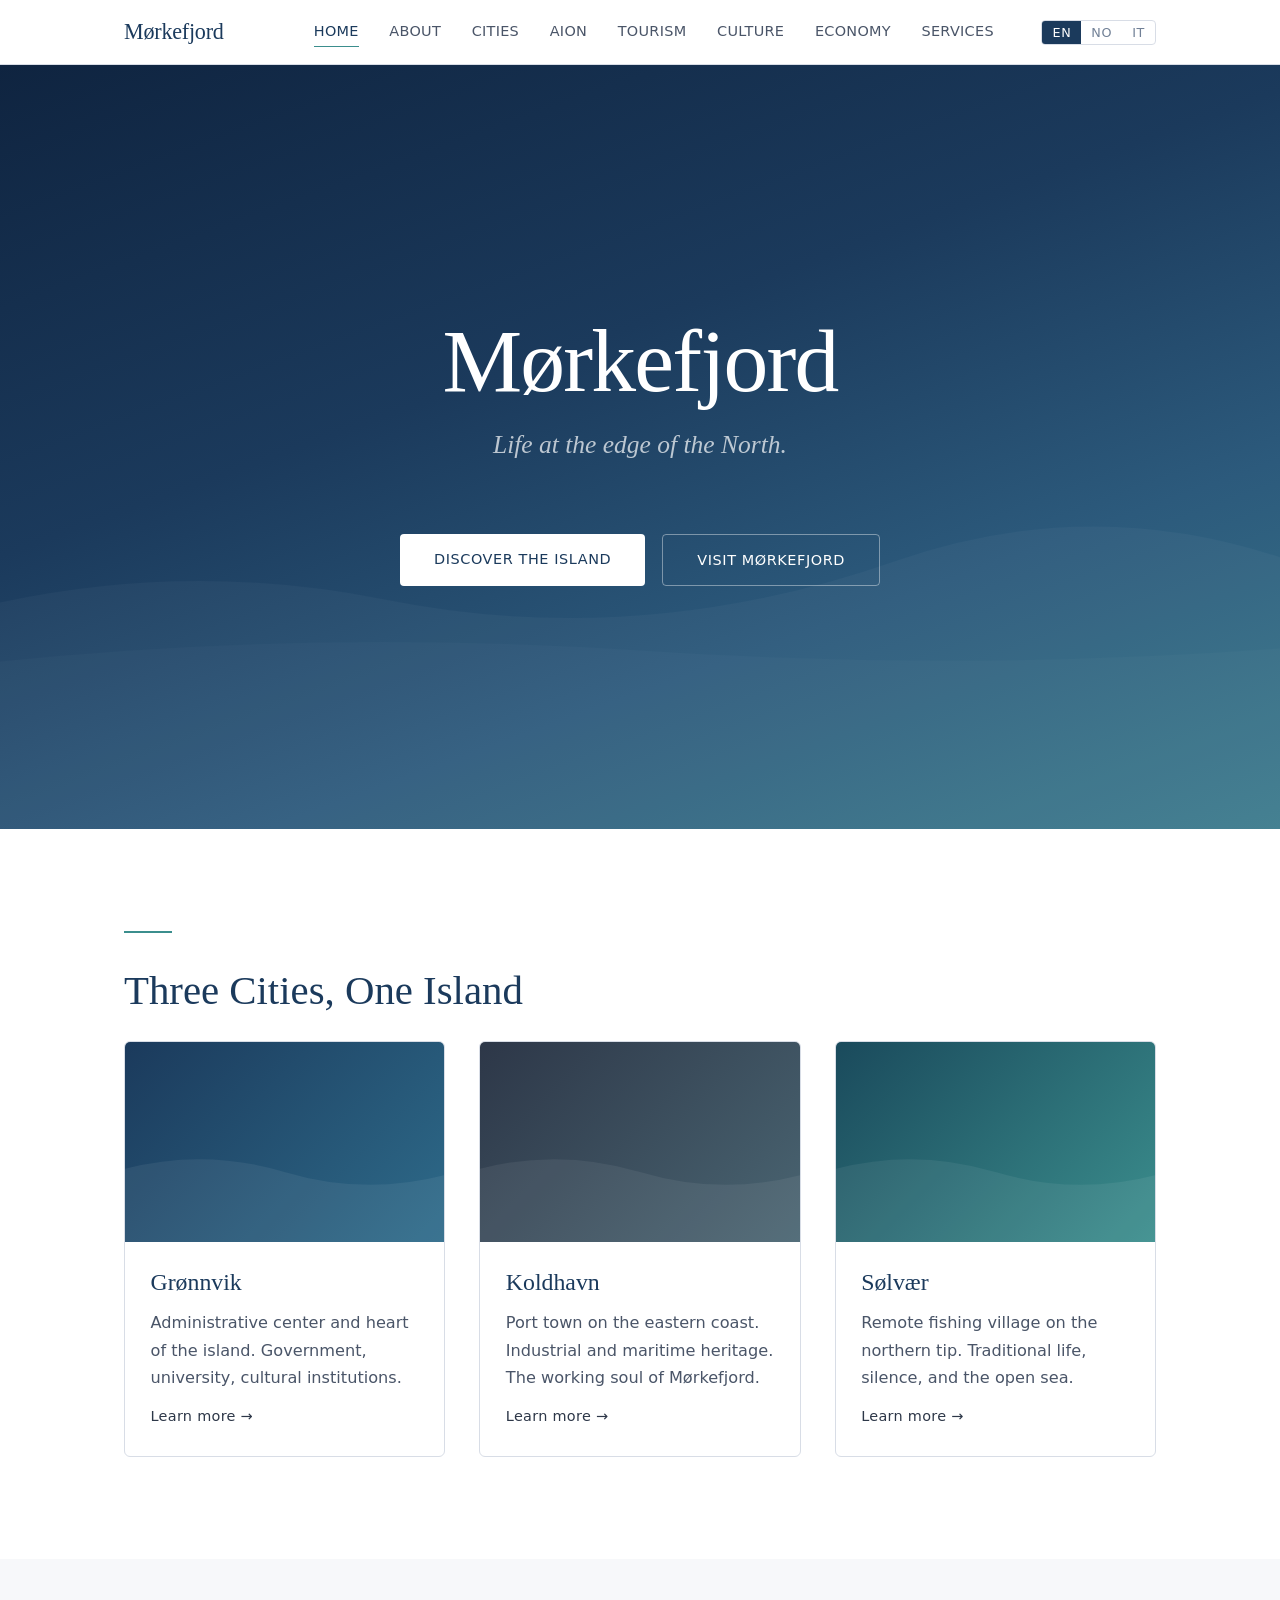
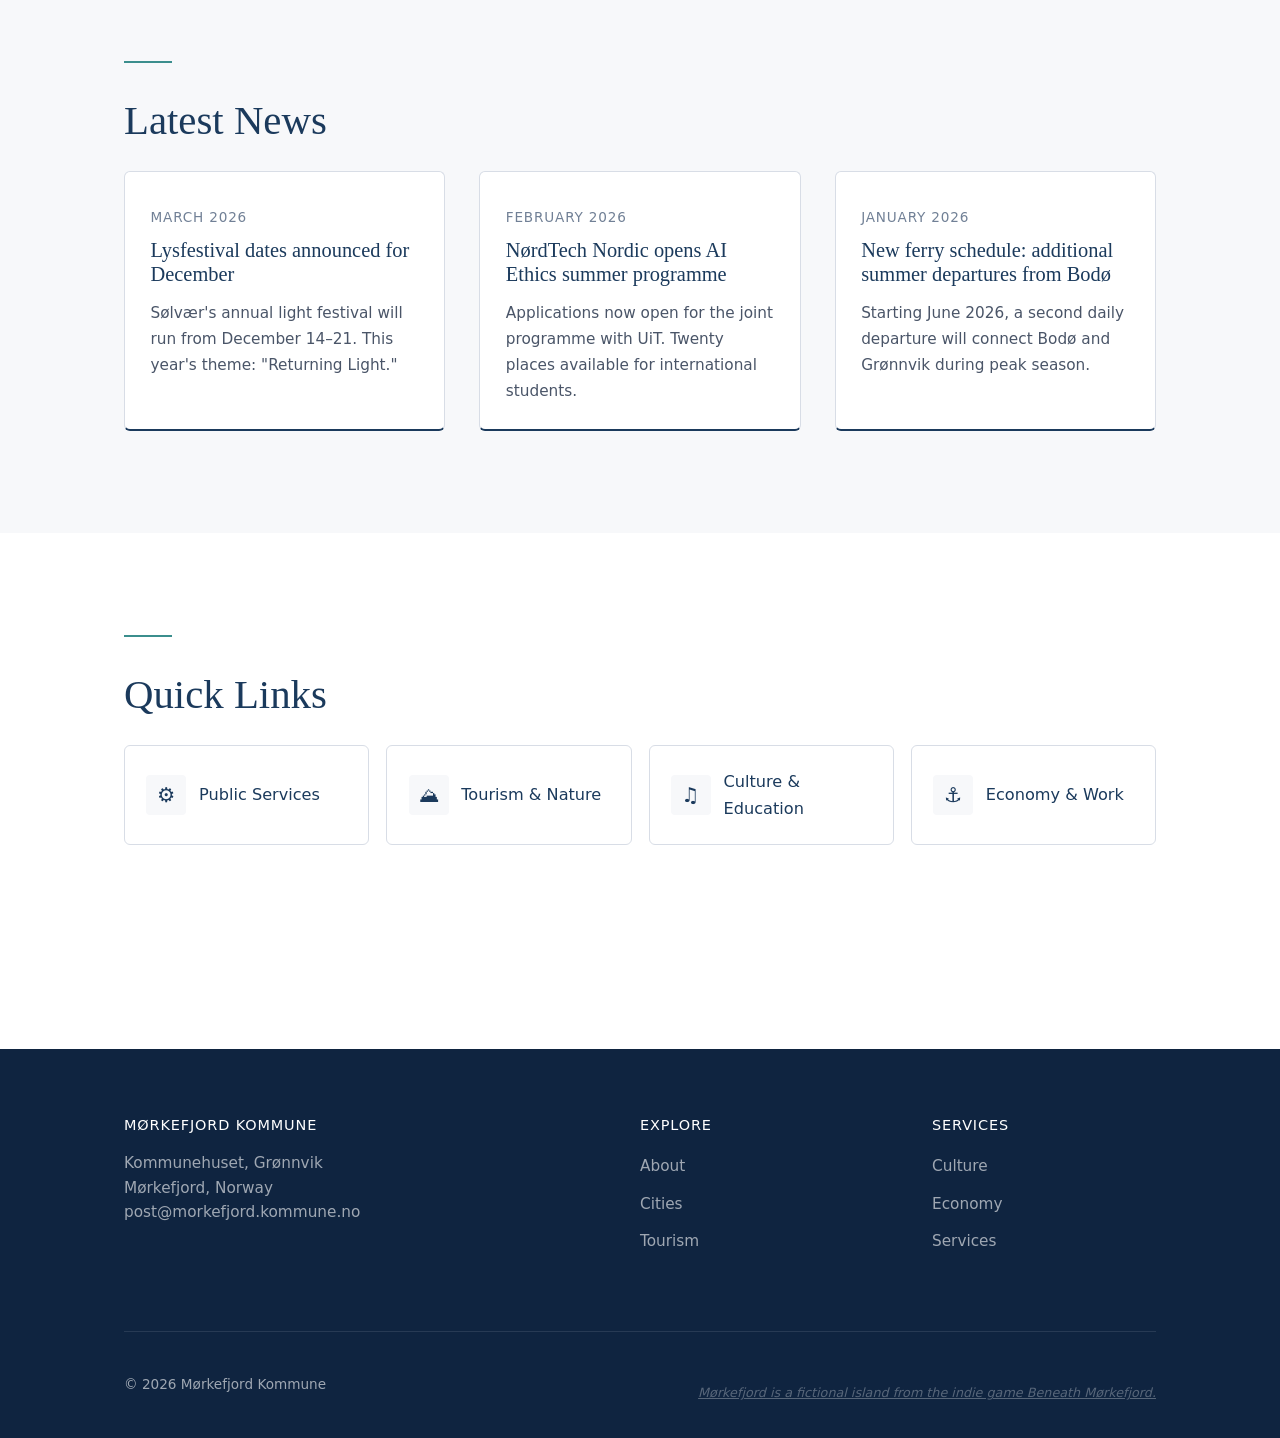
==== commit 8dd0af30: "add AION page, project page, rename NørdTech" ====
--- a/index.html
+++ b/index.html
@@ -13,7 +13,7 @@
       <a href="index.html" class="en">Home</a><a href="index.html" class="no">Hjem</a><a href="index.html" class="it">Home</a>
       <a href="about.html" class="en">About</a><a href="about.html" class="no">Om oss</a><a href="about.html" class="it">Chi siamo</a>
       <a href="cities.html" class="en">Cities</a><a href="cities.html" class="no">Byer</a><a href="cities.html" class="it">Città</a>
-      <a href="tourism.html" class="en">Tourism</a><a href="tourism.html" class="no">Turisme</a><a href="tourism.html" class="it">Turismo</a>
+      <a href="aion.html">AION</a><a href="tourism.html" class="en">Tourism</a><a href="tourism.html" class="no">Turisme</a><a href="tourism.html" class="it">Turismo</a>
       <a href="culture.html" class="en">Culture</a><a href="culture.html" class="no">Kultur</a><a href="culture.html" class="it">Cultura</a>
       <a href="economy.html" class="en">Economy</a><a href="economy.html" class="no">Økonomi</a><a href="economy.html" class="it">Economia</a>
       <a href="services.html" class="en">Services</a><a href="services.html" class="no">Tjenester</a><a href="services.html" class="it">Servizi</a>
@@ -66,7 +66,7 @@
       </div></div>
       <div class="card news-card fade-in"><div class="card-body">
         <p class="news-date"><span class="en">February 2026</span><span class="no">Februar 2026</span><span class="it">Febbraio 2026</span></p>
-        <h3><span class="en">NeuroTech Nordic opens AI Ethics summer programme</span><span class="no">NeuroTech Nordic åpner sommerprogram i AI-etikk</span><span class="it">NeuroTech Nordic apre il programma estivo di etica dell'IA</span></h3>
+        <h3><span class="en">NørdTech Nordic opens AI Ethics summer programme</span><span class="no">NørdTech Nordic åpner sommerprogram i AI-etikk</span><span class="it">NørdTech Nordic apre il programma estivo di etica dell'IA</span></h3>
         <p><span class="en">Applications now open for the joint programme with UiT. Twenty places available for international students.</span><span class="no">Søknadsfristen er åpen for fellesprogrammet med UiT. Tjue plasser tilgjengelig for internasjonale studenter.</span><span class="it">Aperte le iscrizioni al programma congiunto con UiT. Venti posti disponibili per studenti internazionali.</span></p>
       </div></div>
       <div class="card news-card fade-in"><div class="card-body">
@@ -94,7 +94,7 @@
       <div><h4 class="en">Explore</h4><h4 class="no">Utforsk</h4><h4 class="it">Esplora</h4><ul class="footer-links"><li><a href="about.html"><span class="en">About</span><span class="no">Om oss</span><span class="it">Chi siamo</span></a></li><li><a href="cities.html"><span class="en">Cities</span><span class="no">Byer</span><span class="it">Città</span></a></li><li><a href="tourism.html"><span class="en">Tourism</span><span class="no">Turisme</span><span class="it">Turismo</span></a></li></ul></div>
       <div><h4 class="en">Services</h4><h4 class="no">Tjenester</h4><h4 class="it">Servizi</h4><ul class="footer-links"><li><a href="culture.html"><span class="en">Culture</span><span class="no">Kultur</span><span class="it">Cultura</span></a></li><li><a href="economy.html"><span class="en">Economy</span><span class="no">Økonomi</span><span class="it">Economia</span></a></li><li><a href="services.html"><span class="en">Services</span><span class="no">Tjenester</span><span class="it">Servizi</span></a></li></ul></div>
     </div>
-    <div class="footer-bottom"><p>© 2026 Mørkefjord Kommune</p><p class="footer-disclaimer"><span class="en">Mørkefjord is a fictional island from the indie game Beneath Mørkefjord.</span><span class="no">Mørkefjord er en fiktiv øy fra indiespillet Beneath Mørkefjord.</span><span class="it">Mørkefjord è un'isola immaginaria dal videogioco indie Beneath Mørkefjord.</span></p></div>
+    <div class="footer-bottom"><p>© 2026 Mørkefjord Kommune</p><p class="footer-disclaimer"><a href="project.html" style="color:inherit;text-decoration:underline"><span class="en">Mørkefjord is a fictional island from the indie game Beneath Mørkefjord.</span><span class="no">Mørkefjord er en fiktiv øy fra indiespillet Beneath Mørkefjord.</span><span class="it">Mørkefjord è un'isola immaginaria dal videogioco indie Beneath Mørkefjord.</span></a></p></div>
   </div></footer>
   <script src="js/main.js"></script>
 </body>
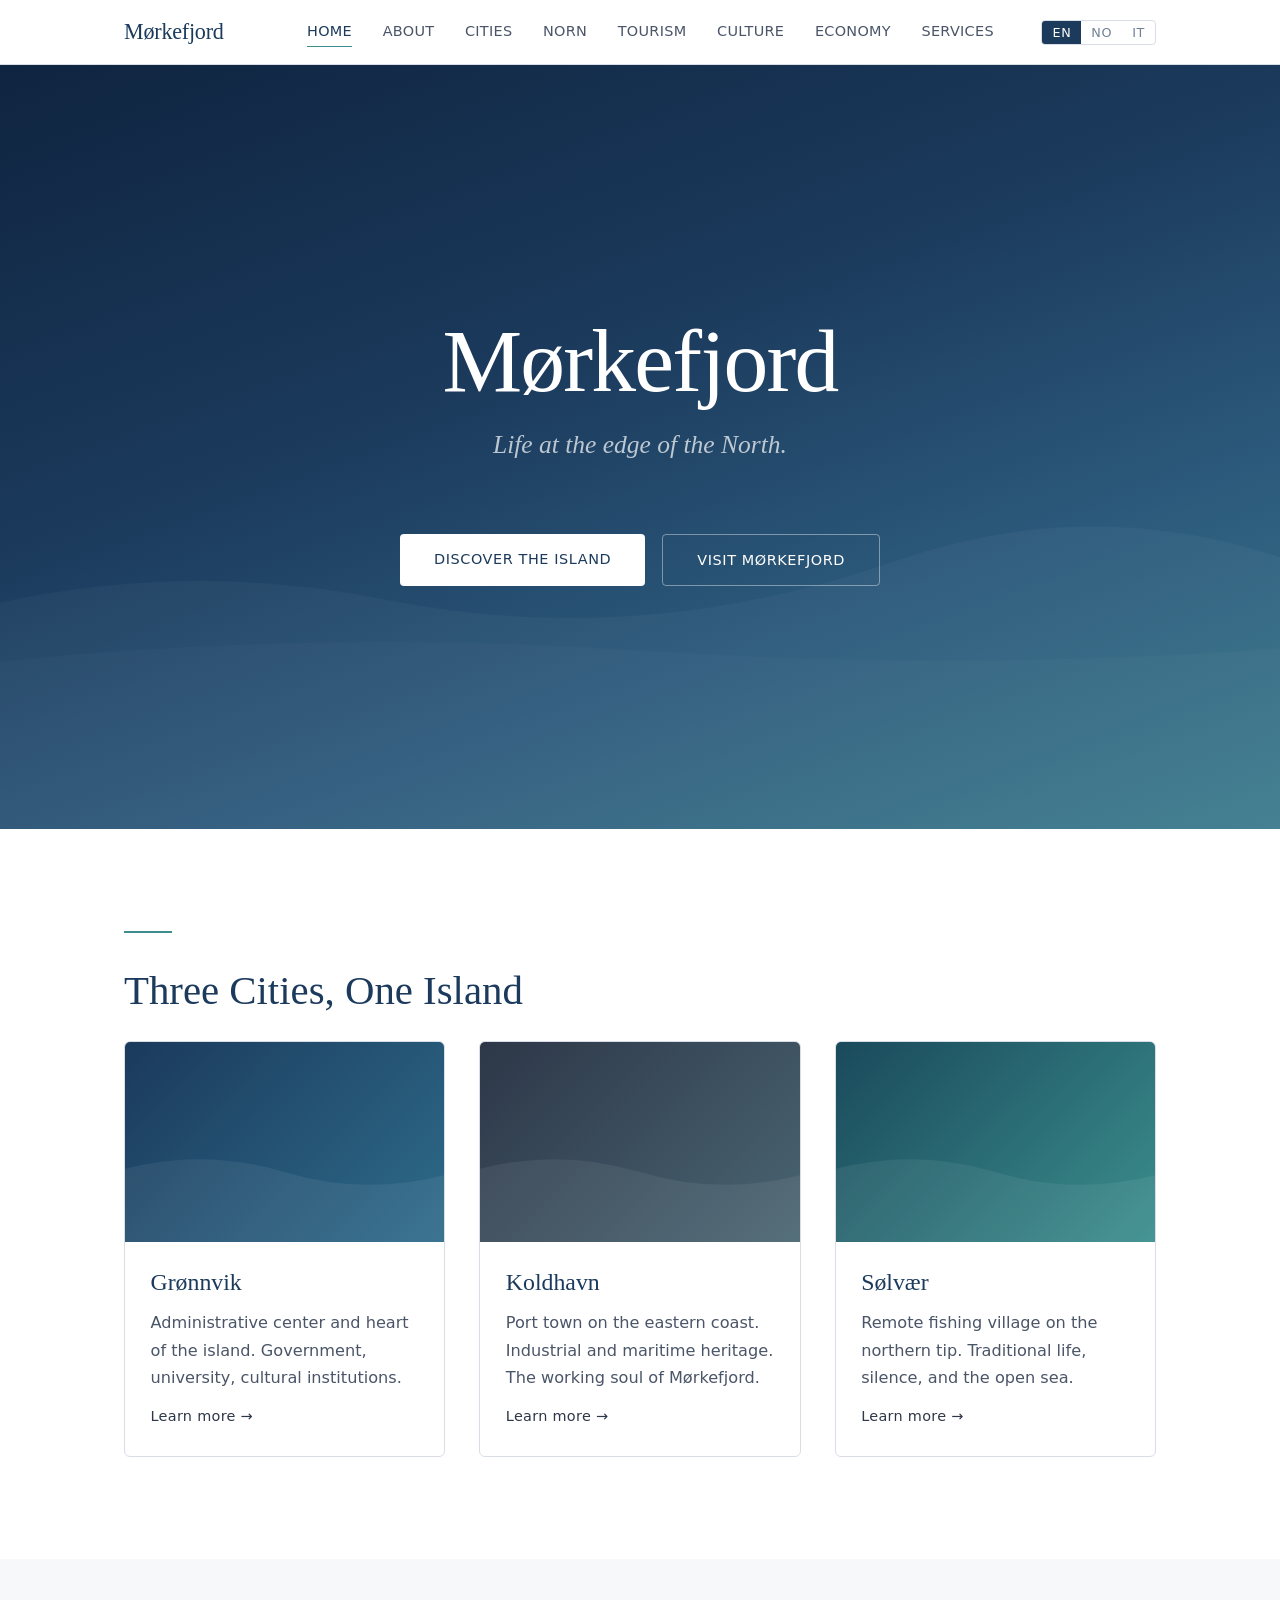
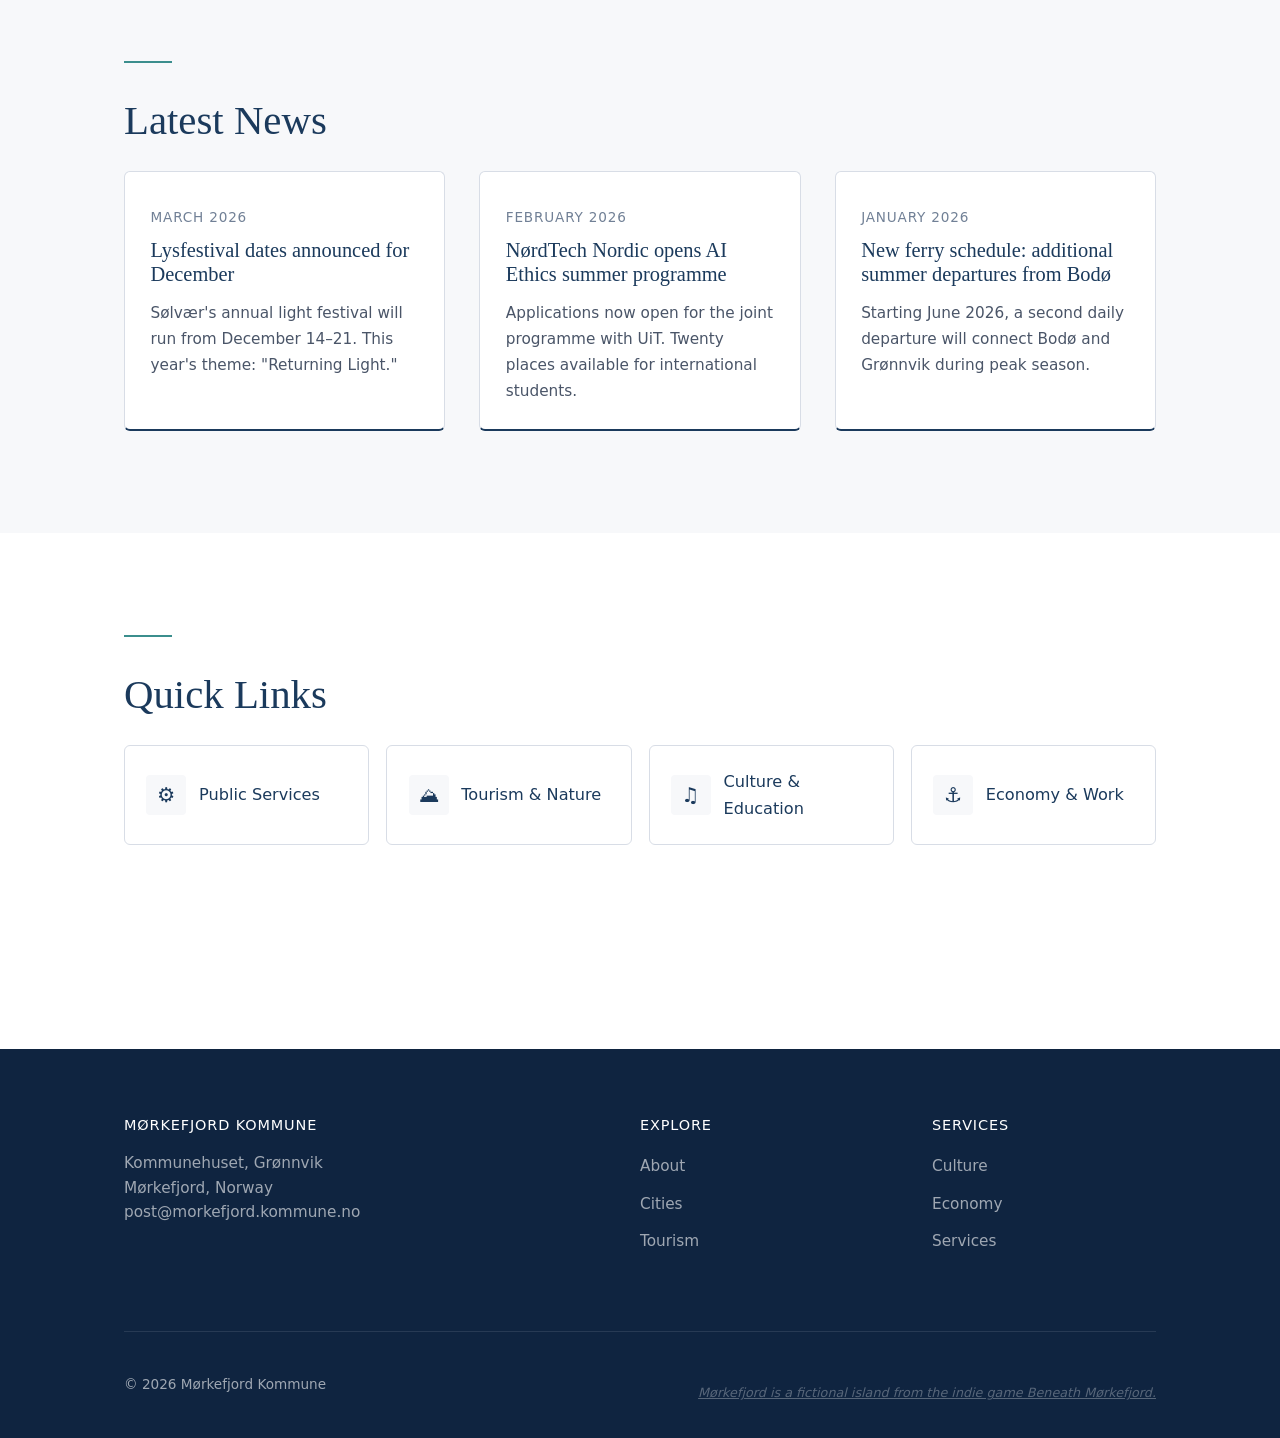
==== commit d64634b4: "rename AION to NORN" ====
--- a/index.html
+++ b/index.html
@@ -13,7 +13,7 @@
       <a href="index.html" class="en">Home</a><a href="index.html" class="no">Hjem</a><a href="index.html" class="it">Home</a>
       <a href="about.html" class="en">About</a><a href="about.html" class="no">Om oss</a><a href="about.html" class="it">Chi siamo</a>
       <a href="cities.html" class="en">Cities</a><a href="cities.html" class="no">Byer</a><a href="cities.html" class="it">Città</a>
-      <a href="aion.html">AION</a><a href="tourism.html" class="en">Tourism</a><a href="tourism.html" class="no">Turisme</a><a href="tourism.html" class="it">Turismo</a>
+      <a href="norn.html">NORN</a><a href="tourism.html" class="en">Tourism</a><a href="tourism.html" class="no">Turisme</a><a href="tourism.html" class="it">Turismo</a>
       <a href="culture.html" class="en">Culture</a><a href="culture.html" class="no">Kultur</a><a href="culture.html" class="it">Cultura</a>
       <a href="economy.html" class="en">Economy</a><a href="economy.html" class="no">Økonomi</a><a href="economy.html" class="it">Economia</a>
       <a href="services.html" class="en">Services</a><a href="services.html" class="no">Tjenester</a><a href="services.html" class="it">Servizi</a>
